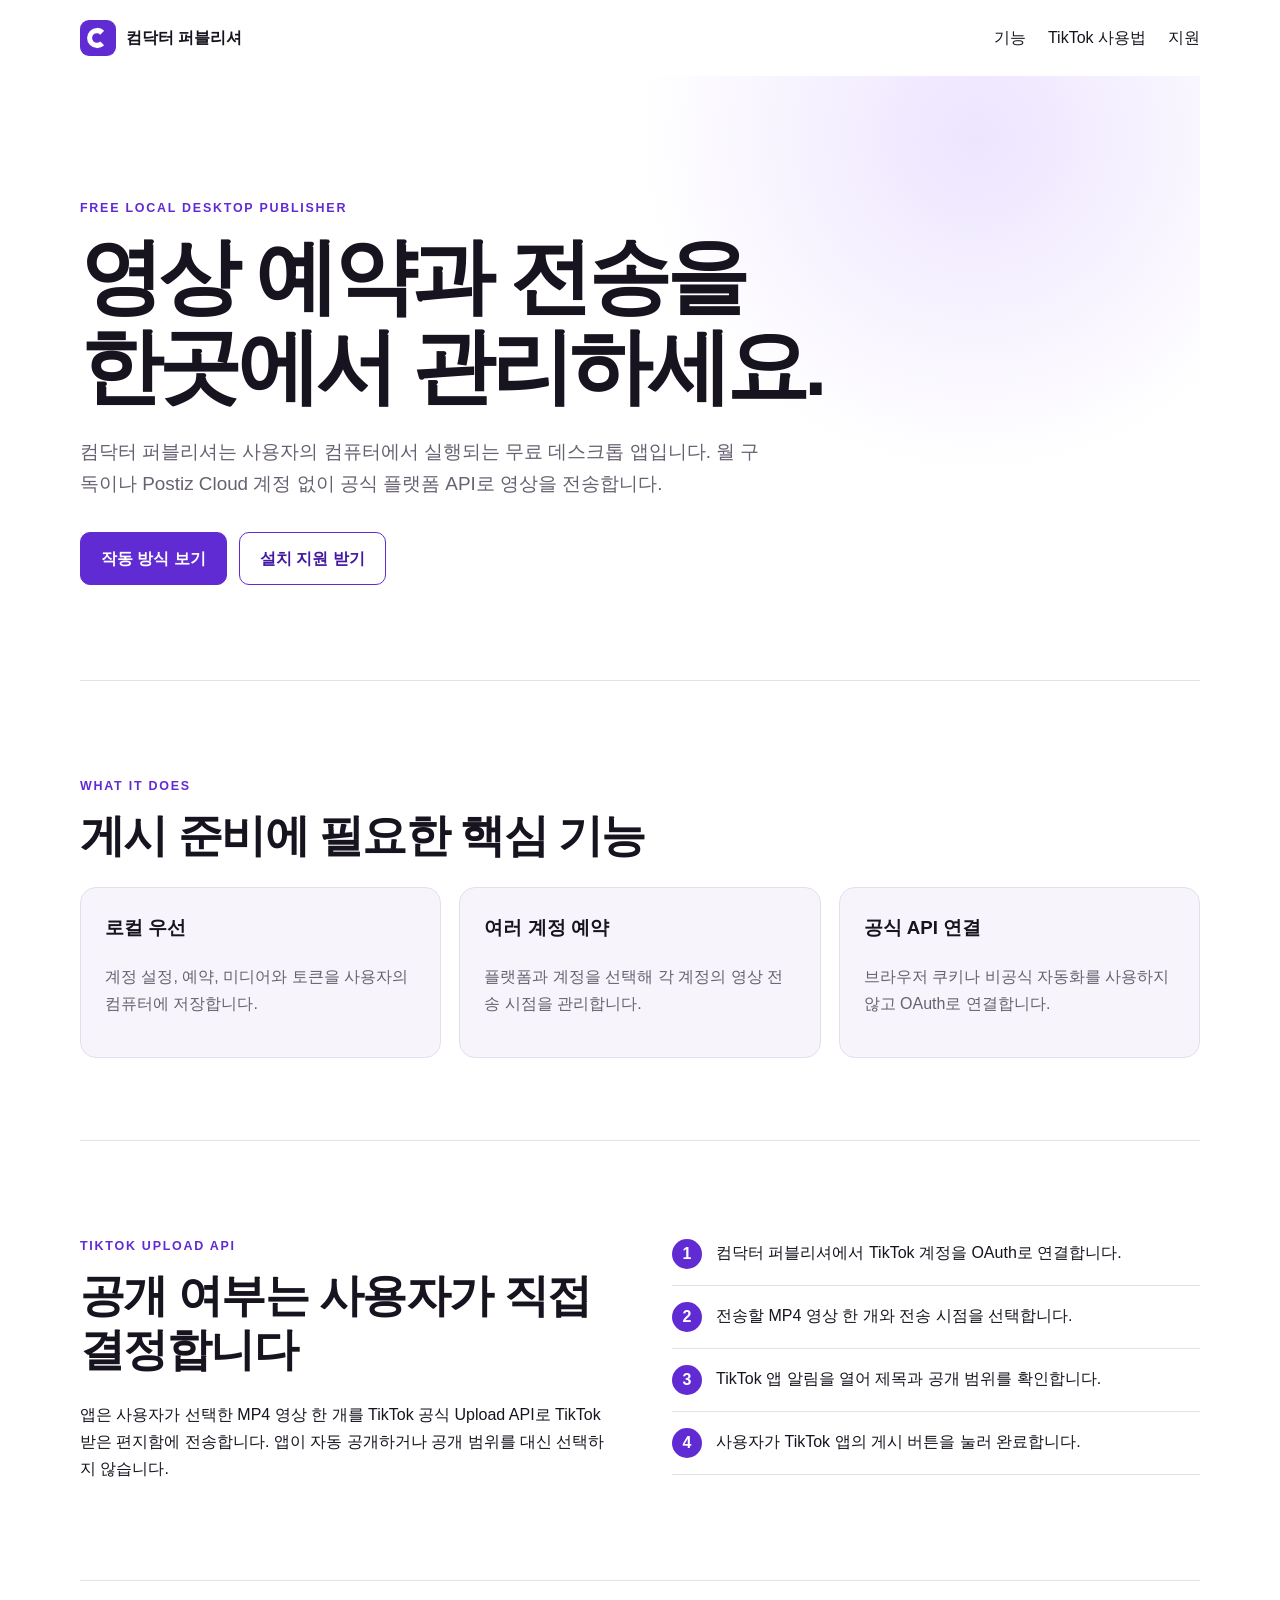
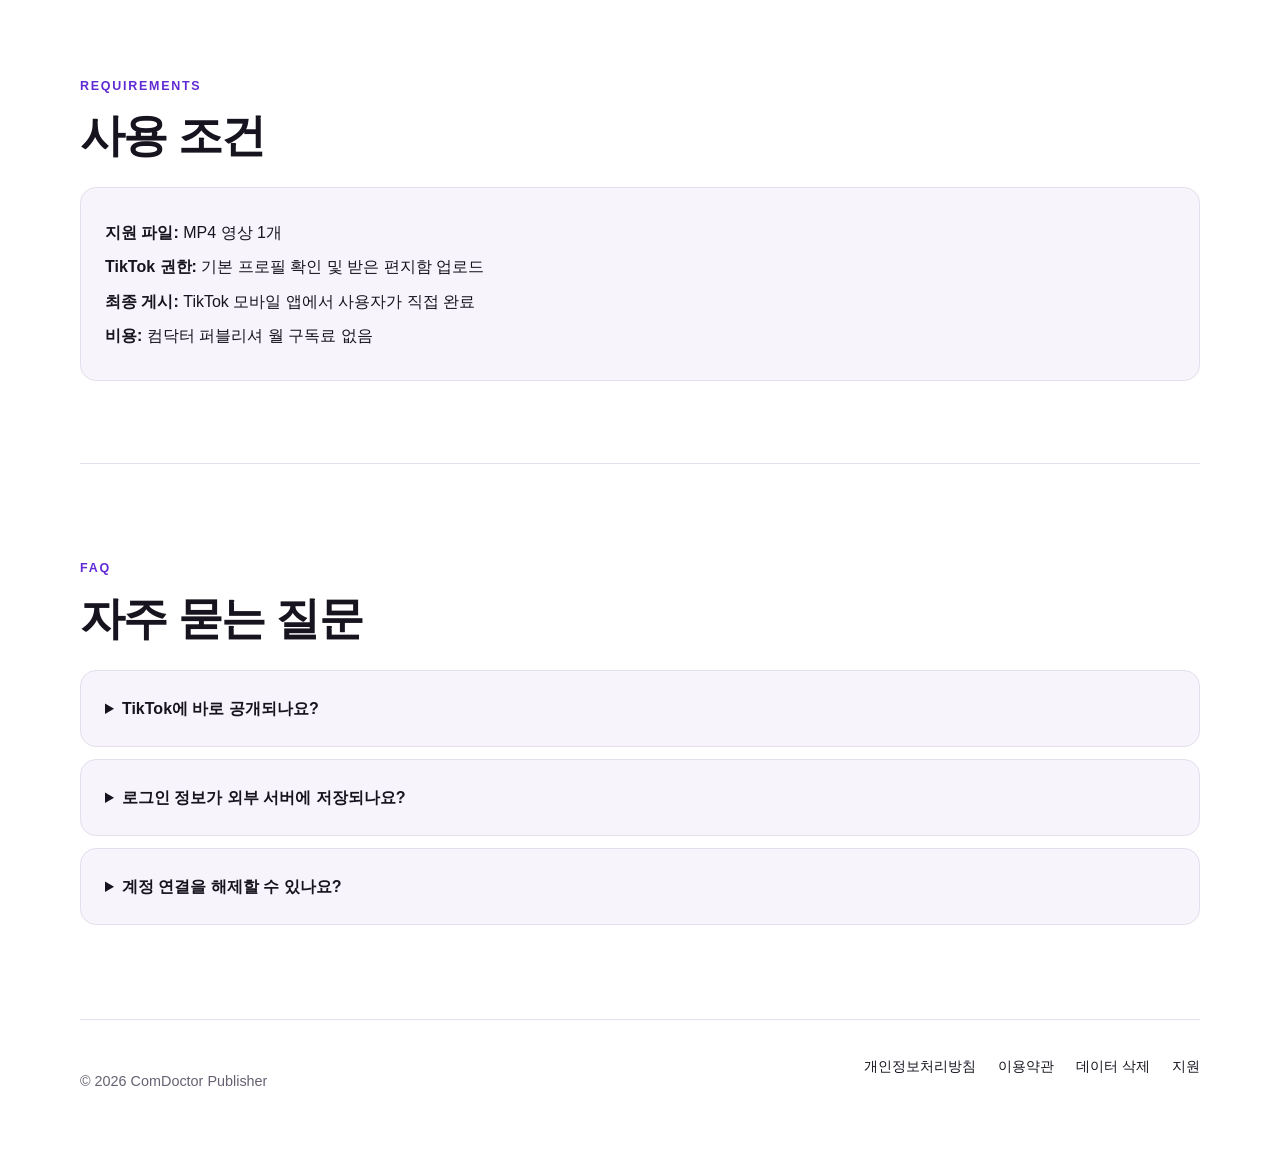
==== index.html @ 58f0ae3b "Publish ComDoctor Publisher website" ====
<!doctype html>
<html lang="ko">
  <head>
    <meta charset="utf-8" />
    <meta name="viewport" content="width=device-width, initial-scale=1" />
    <meta
      name="description"
      content="컴닥터 퍼블리셔는 소셜 미디어 영상을 예약하고 공식 API로 전송하는 무료 로컬 데스크톱 앱입니다."
    />
    <title>컴닥터 퍼블리셔 | ComDoctor Publisher</title>
    <link rel="icon" href="favicon.svg" />
    <link rel="stylesheet" href="styles.css" />
  </head>
  <body>
    <header class="site-header">
      <a class="brand" href="index.html" aria-label="컴닥터 퍼블리셔 홈">
        <img src="favicon.svg" alt="" width="36" height="36" />
        <span>컴닥터 퍼블리셔</span>
      </a>
      <nav aria-label="주요 메뉴">
        <a href="#features">기능</a>
        <a href="#tiktok">TikTok 사용법</a>
        <a href="support.html">지원</a>
      </nav>
    </header>

    <main>
      <section class="hero">
        <p class="eyebrow">FREE LOCAL DESKTOP PUBLISHER</p>
        <h1>영상 예약과 전송을<br />한곳에서 관리하세요.</h1>
        <p class="lead">
          컴닥터 퍼블리셔는 사용자의 컴퓨터에서 실행되는 무료 데스크톱
          앱입니다. 월 구독이나 Postiz Cloud 계정 없이 공식 플랫폼 API로
          영상을 전송합니다.
        </p>
        <div class="actions">
          <a class="button" href="#how-it-works">작동 방식 보기</a>
          <a class="button secondary" href="support.html">설치 지원 받기</a>
        </div>
      </section>

      <section id="features" aria-labelledby="features-title">
        <p class="eyebrow">WHAT IT DOES</p>
        <h2 id="features-title">게시 준비에 필요한 핵심 기능</h2>
        <div class="grid">
          <article class="card">
            <h3>로컬 우선</h3>
            <p>계정 설정, 예약, 미디어와 토큰을 사용자의 컴퓨터에 저장합니다.</p>
          </article>
          <article class="card">
            <h3>여러 계정 예약</h3>
            <p>플랫폼과 계정을 선택해 각 계정의 영상 전송 시점을 관리합니다.</p>
          </article>
          <article class="card">
            <h3>공식 API 연결</h3>
            <p>브라우저 쿠키나 비공식 자동화를 사용하지 않고 OAuth로 연결합니다.</p>
          </article>
        </div>
      </section>

      <section id="tiktok" class="split" aria-labelledby="tiktok-title">
        <div>
          <p class="eyebrow">TIKTOK UPLOAD API</p>
          <h2 id="tiktok-title">공개 여부는 사용자가 직접 결정합니다</h2>
          <p>
            앱은 사용자가 선택한 MP4 영상 한 개를 TikTok 공식 Upload API로
            TikTok 받은 편지함에 전송합니다. 앱이 자동 공개하거나 공개 범위를
            대신 선택하지 않습니다.
          </p>
        </div>
        <ol class="steps">
          <li><span>1</span>컴닥터 퍼블리셔에서 TikTok 계정을 OAuth로 연결합니다.</li>
          <li><span>2</span>전송할 MP4 영상 한 개와 전송 시점을 선택합니다.</li>
          <li><span>3</span>TikTok 앱 알림을 열어 제목과 공개 범위를 확인합니다.</li>
          <li><span>4</span>사용자가 TikTok 앱의 게시 버튼을 눌러 완료합니다.</li>
        </ol>
      </section>

      <section id="how-it-works" aria-labelledby="requirements-title">
        <p class="eyebrow">REQUIREMENTS</p>
        <h2 id="requirements-title">사용 조건</h2>
        <div class="notice">
          <p><strong>지원 파일:</strong> MP4 영상 1개</p>
          <p><strong>TikTok 권한:</strong> 기본 프로필 확인 및 받은 편지함 업로드</p>
          <p><strong>최종 게시:</strong> TikTok 모바일 앱에서 사용자가 직접 완료</p>
          <p><strong>비용:</strong> 컴닥터 퍼블리셔 월 구독료 없음</p>
        </div>
      </section>

      <section class="faq" aria-labelledby="faq-title">
        <p class="eyebrow">FAQ</p>
        <h2 id="faq-title">자주 묻는 질문</h2>
        <details>
          <summary>TikTok에 바로 공개되나요?</summary>
          <p>아니요. 영상은 TikTok 받은 편지함으로 전송되며 사용자가 TikTok 앱에서 공개 범위를 선택하고 게시해야 합니다.</p>
        </details>
        <details>
          <summary>로그인 정보가 외부 서버에 저장되나요?</summary>
          <p>앱 운영자가 별도 클라우드 계정 서버를 제공하지 않습니다. 앱 설정과 OAuth 토큰은 사용자의 로컬 앱 데이터 폴더에 저장됩니다.</p>
        </details>
        <details>
          <summary>계정 연결을 해제할 수 있나요?</summary>
          <p>앱에서 연결을 삭제하고 TikTok 계정 설정에서 앱 권한을 철회할 수 있습니다. 자세한 내용은 데이터 삭제 안내를 확인하세요.</p>
        </details>
      </section>
    </main>

    <footer>
      <p>© 2026 ComDoctor Publisher</p>
      <nav aria-label="정책 메뉴">
        <a href="privacy.html">개인정보처리방침</a>
        <a href="terms.html">이용약관</a>
        <a href="data-deletion.html">데이터 삭제</a>
        <a href="support.html">지원</a>
      </nav>
    </footer>
  </body>
</html>
---- styles.css ----
:root {
  color-scheme: light;
  --ink: #17141f;
  --muted: #676171;
  --brand: #612bd3;
  --brand-dark: #4219a0;
  --surface: #f7f5fb;
  --line: #e4deed;
  --white: #fff;
}

* { box-sizing: border-box; }
html { scroll-behavior: smooth; }
body {
  margin: 0;
  color: var(--ink);
  background: var(--white);
  font-family: -apple-system, BlinkMacSystemFont, "Segoe UI", sans-serif;
  line-height: 1.7;
}
a { color: var(--brand-dark); }
.site-header, main, footer { width: min(1120px, calc(100% - 40px)); margin-inline: auto; }
.site-header {
  min-height: 76px;
  display: flex;
  align-items: center;
  justify-content: space-between;
  gap: 24px;
}
.site-header nav, footer nav { display: flex; flex-wrap: wrap; gap: 22px; }
.site-header nav a, footer nav a { color: var(--ink); text-decoration: none; }
.brand { display: flex; align-items: center; gap: 10px; color: var(--ink); font-weight: 800; text-decoration: none; }
.hero { padding: 110px 0 95px; background: radial-gradient(circle at 80% 10%, #ede4ff 0, transparent 32%); }
.eyebrow { color: var(--brand); font-size: .78rem; font-weight: 800; letter-spacing: .14em; }
h1 { margin: 10px 0 24px; font-size: clamp(2.5rem, 7vw, 5.2rem); line-height: 1.08; letter-spacing: -.055em; }
h2 { margin: 8px 0 24px; font-size: clamp(1.8rem, 4vw, 2.8rem); line-height: 1.2; letter-spacing: -.035em; }
h3 { margin-top: 0; }
.lead { max-width: 690px; color: var(--muted); font-size: 1.18rem; }
.actions { display: flex; flex-wrap: wrap; gap: 12px; margin-top: 32px; }
.button { display: inline-block; padding: 12px 20px; border: 1px solid var(--brand); border-radius: 10px; background: var(--brand); color: white; font-weight: 700; text-decoration: none; }
.button.secondary { background: white; color: var(--brand-dark); }
main > section:not(.hero) { padding: 82px 0; border-top: 1px solid var(--line); }
.grid { display: grid; grid-template-columns: repeat(3, 1fr); gap: 18px; }
.card, .notice, details { padding: 24px; border: 1px solid var(--line); border-radius: 16px; background: var(--surface); }
.card p, .updated { color: var(--muted); }
.split { display: grid; grid-template-columns: 1fr 1fr; gap: 64px; }
.steps { margin: 0; padding: 0; list-style: none; }
.steps li { display: flex; align-items: flex-start; gap: 14px; padding: 16px 0; border-bottom: 1px solid var(--line); }
.steps span { min-width: 30px; height: 30px; border-radius: 50%; background: var(--brand); color: white; text-align: center; font-weight: 800; line-height: 30px; }
.notice p { margin: 7px 0; }
details { margin-bottom: 12px; }
summary { cursor: pointer; font-weight: 750; }
.document { max-width: 780px; padding: 80px 0 100px; }
.document h1 { font-size: clamp(2.4rem, 6vw, 4rem); }
.document h2 { margin-top: 42px; font-size: 1.45rem; }
.document li { margin-bottom: 8px; }
footer { display: flex; justify-content: space-between; gap: 24px; padding: 34px 0 54px; border-top: 1px solid var(--line); color: var(--muted); font-size: .9rem; }

@media (max-width: 720px) {
  .site-header { align-items: flex-start; flex-direction: column; padding: 18px 0; }
  .hero { padding: 75px 0; }
  .grid, .split { grid-template-columns: 1fr; }
  .split { gap: 30px; }
  footer { flex-direction: column; }
}
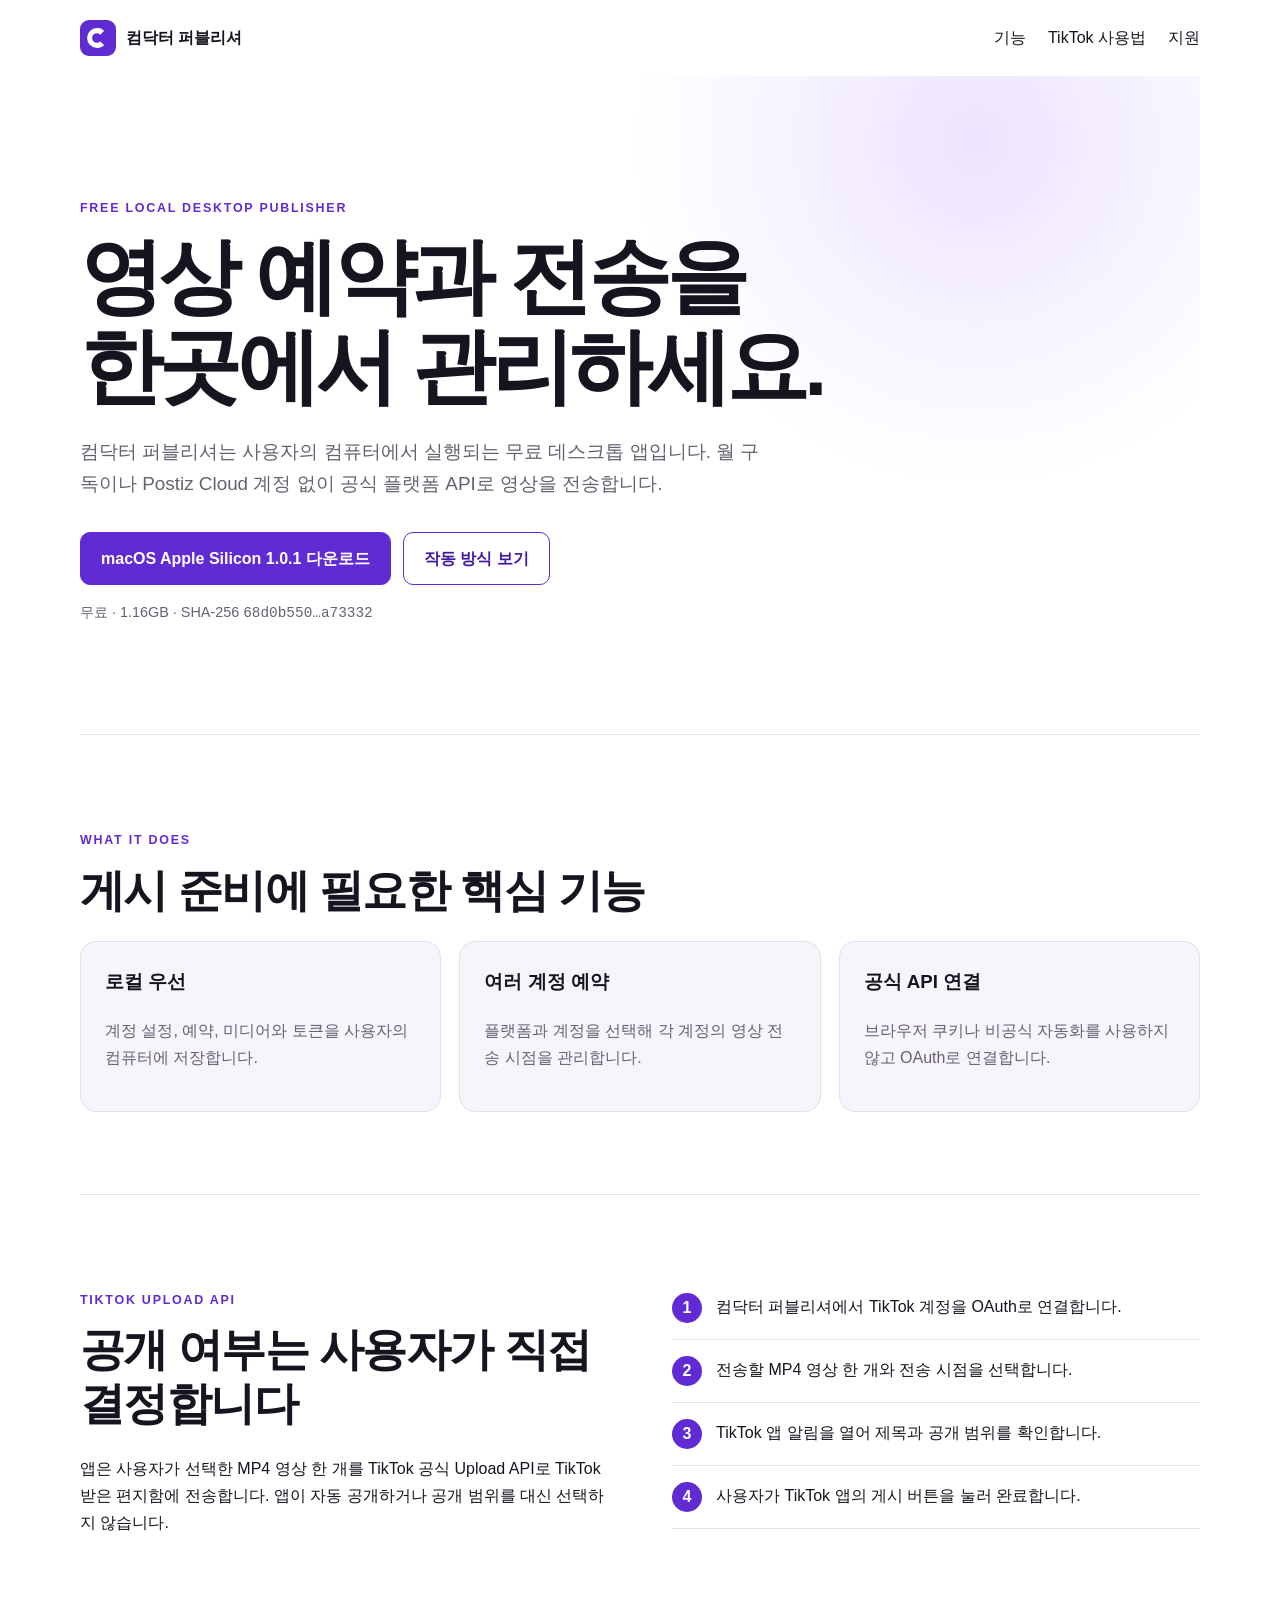
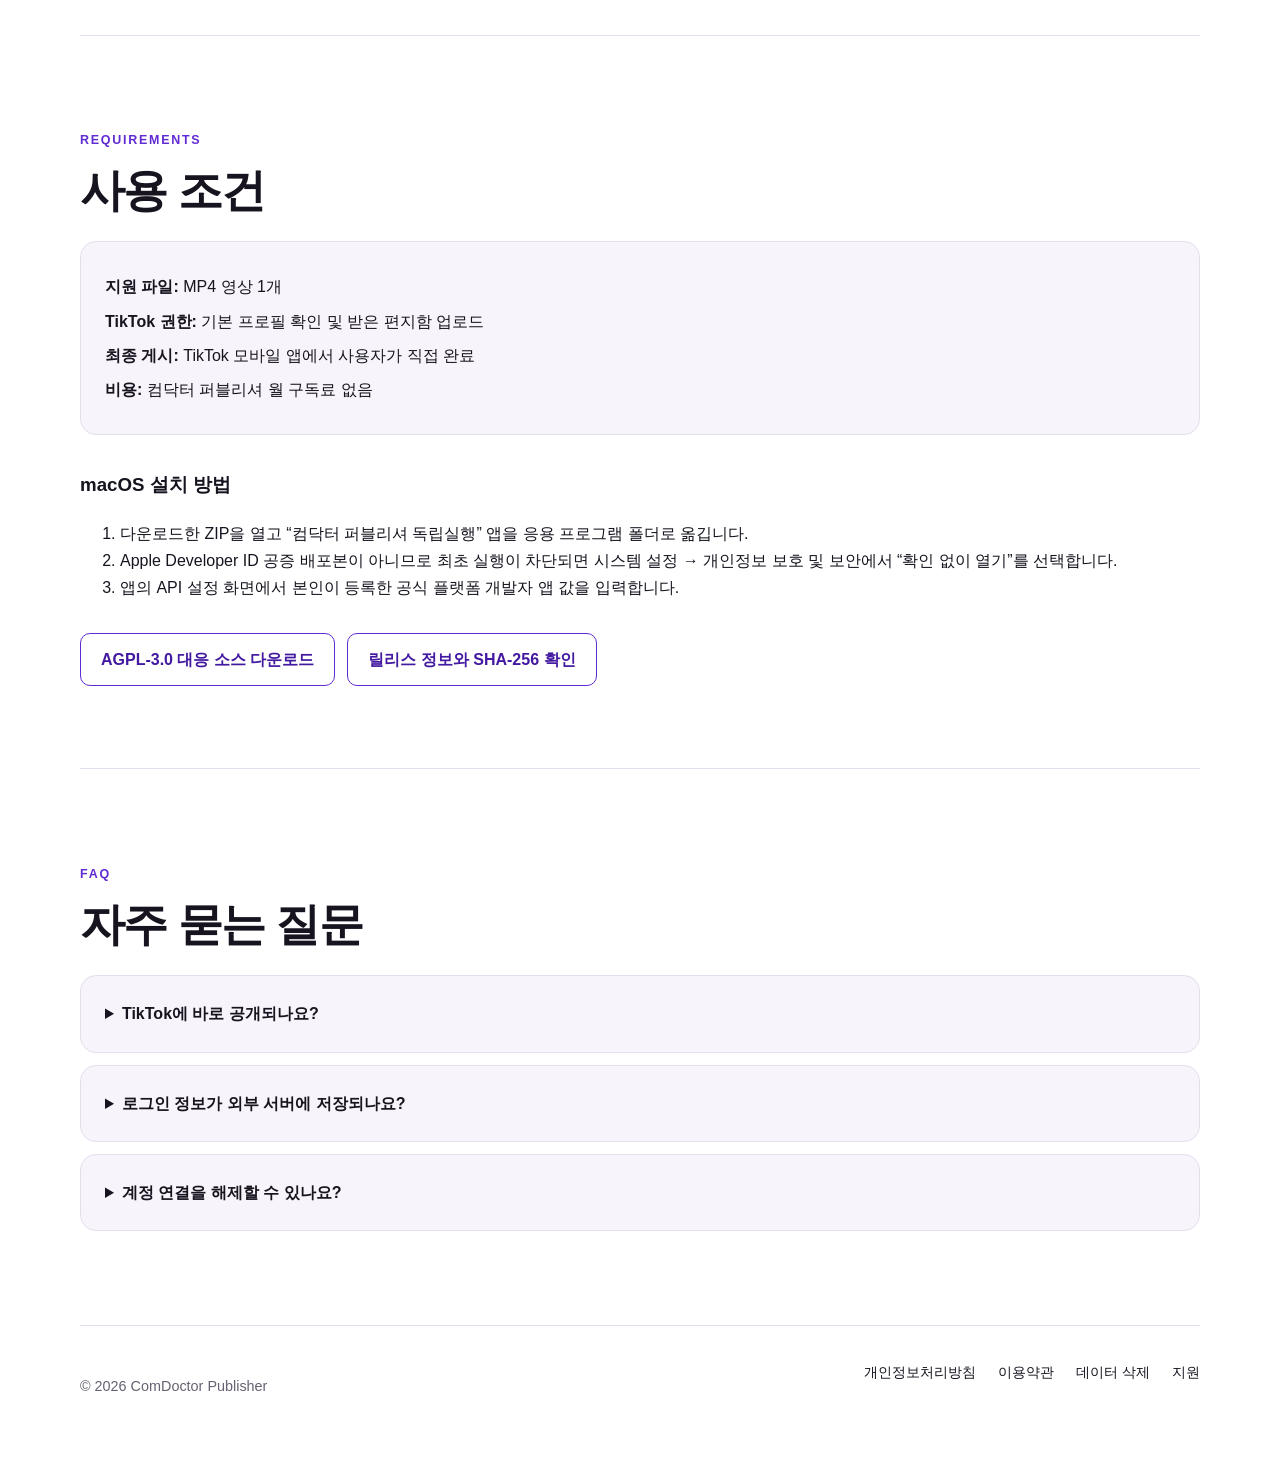
==== commit a3fc0847: "Add verified app and source downloads" ====
--- a/index.html
+++ b/index.html
@@ -34,9 +34,13 @@
           영상을 전송합니다.
         </p>
         <div class="actions">
-          <a class="button" href="#how-it-works">작동 방식 보기</a>
-          <a class="button secondary" href="support.html">설치 지원 받기</a>
+          <a
+            class="button"
+            href="https://github.com/comdoctor46628223-ui/comdoctor-publisher-site/releases/download/v1.0.1/ComDoctor-Publisher-macOS-Apple-Silicon-v1.0.1.zip"
+          >macOS Apple Silicon 1.0.1 다운로드</a>
+          <a class="button secondary" href="#how-it-works">작동 방식 보기</a>
         </div>
+        <p class="download-meta">무료 · 1.16GB · SHA-256 <code>68d0b550…a73332</code></p>
       </section>
 
       <section id="features" aria-labelledby="features-title">
@@ -85,6 +89,16 @@
           <p><strong>최종 게시:</strong> TikTok 모바일 앱에서 사용자가 직접 완료</p>
           <p><strong>비용:</strong> 컴닥터 퍼블리셔 월 구독료 없음</p>
         </div>
+        <h3 class="install-title">macOS 설치 방법</h3>
+        <ol>
+          <li>다운로드한 ZIP을 열고 “컴닥터 퍼블리셔 독립실행” 앱을 응용 프로그램 폴더로 옮깁니다.</li>
+          <li>Apple Developer ID 공증 배포본이 아니므로 최초 실행이 차단되면 시스템 설정 → 개인정보 보호 및 보안에서 “확인 없이 열기”를 선택합니다.</li>
+          <li>앱의 API 설정 화면에서 본인이 등록한 공식 플랫폼 개발자 앱 값을 입력합니다.</li>
+        </ol>
+        <div class="actions">
+          <a class="button secondary" href="https://github.com/comdoctor46628223-ui/comdoctor-publisher-site/releases/download/v1.0.1/ComDoctor-Publisher-Source-v1.0.1.zip">AGPL-3.0 대응 소스 다운로드</a>
+          <a class="button secondary" href="https://github.com/comdoctor46628223-ui/comdoctor-publisher-site/releases/tag/v1.0.1">릴리스 정보와 SHA-256 확인</a>
+        </div>
       </section>
 
       <section class="faq" aria-labelledby="faq-title">
--- a/styles.css
+++ b/styles.css
@@ -37,6 +37,8 @@
 h3 { margin-top: 0; }
 .lead { max-width: 690px; color: var(--muted); font-size: 1.18rem; }
 .actions { display: flex; flex-wrap: wrap; gap: 12px; margin-top: 32px; }
+.download-meta { color: var(--muted); font-size: .9rem; }
+.download-meta code { font-family: ui-monospace, SFMono-Regular, Menlo, monospace; }
 .button { display: inline-block; padding: 12px 20px; border: 1px solid var(--brand); border-radius: 10px; background: var(--brand); color: white; font-weight: 700; text-decoration: none; }
 .button.secondary { background: white; color: var(--brand-dark); }
 main > section:not(.hero) { padding: 82px 0; border-top: 1px solid var(--line); }
@@ -48,6 +50,7 @@
 .steps li { display: flex; align-items: flex-start; gap: 14px; padding: 16px 0; border-bottom: 1px solid var(--line); }
 .steps span { min-width: 30px; height: 30px; border-radius: 50%; background: var(--brand); color: white; text-align: center; font-weight: 800; line-height: 30px; }
 .notice p { margin: 7px 0; }
+.install-title { margin-top: 34px; }
 details { margin-bottom: 12px; }
 summary { cursor: pointer; font-weight: 750; }
 .document { max-width: 780px; padding: 80px 0 100px; }
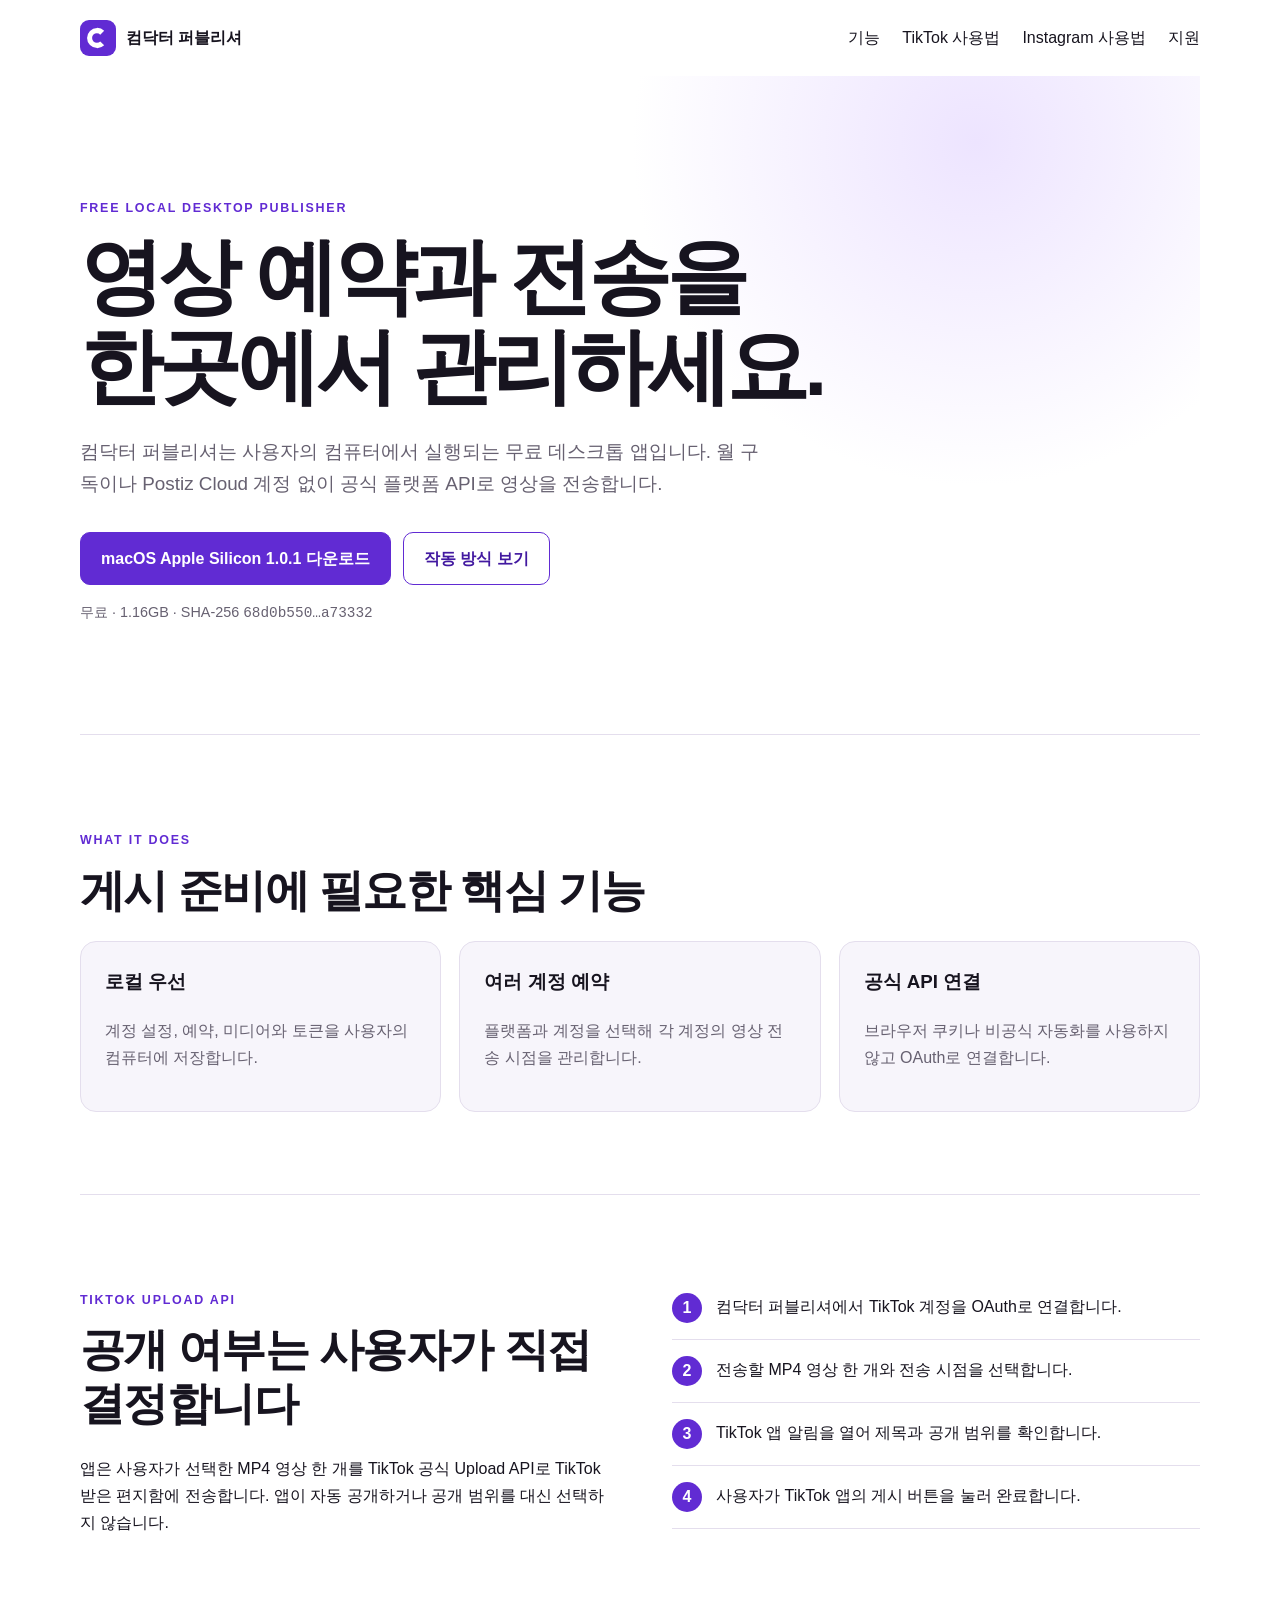
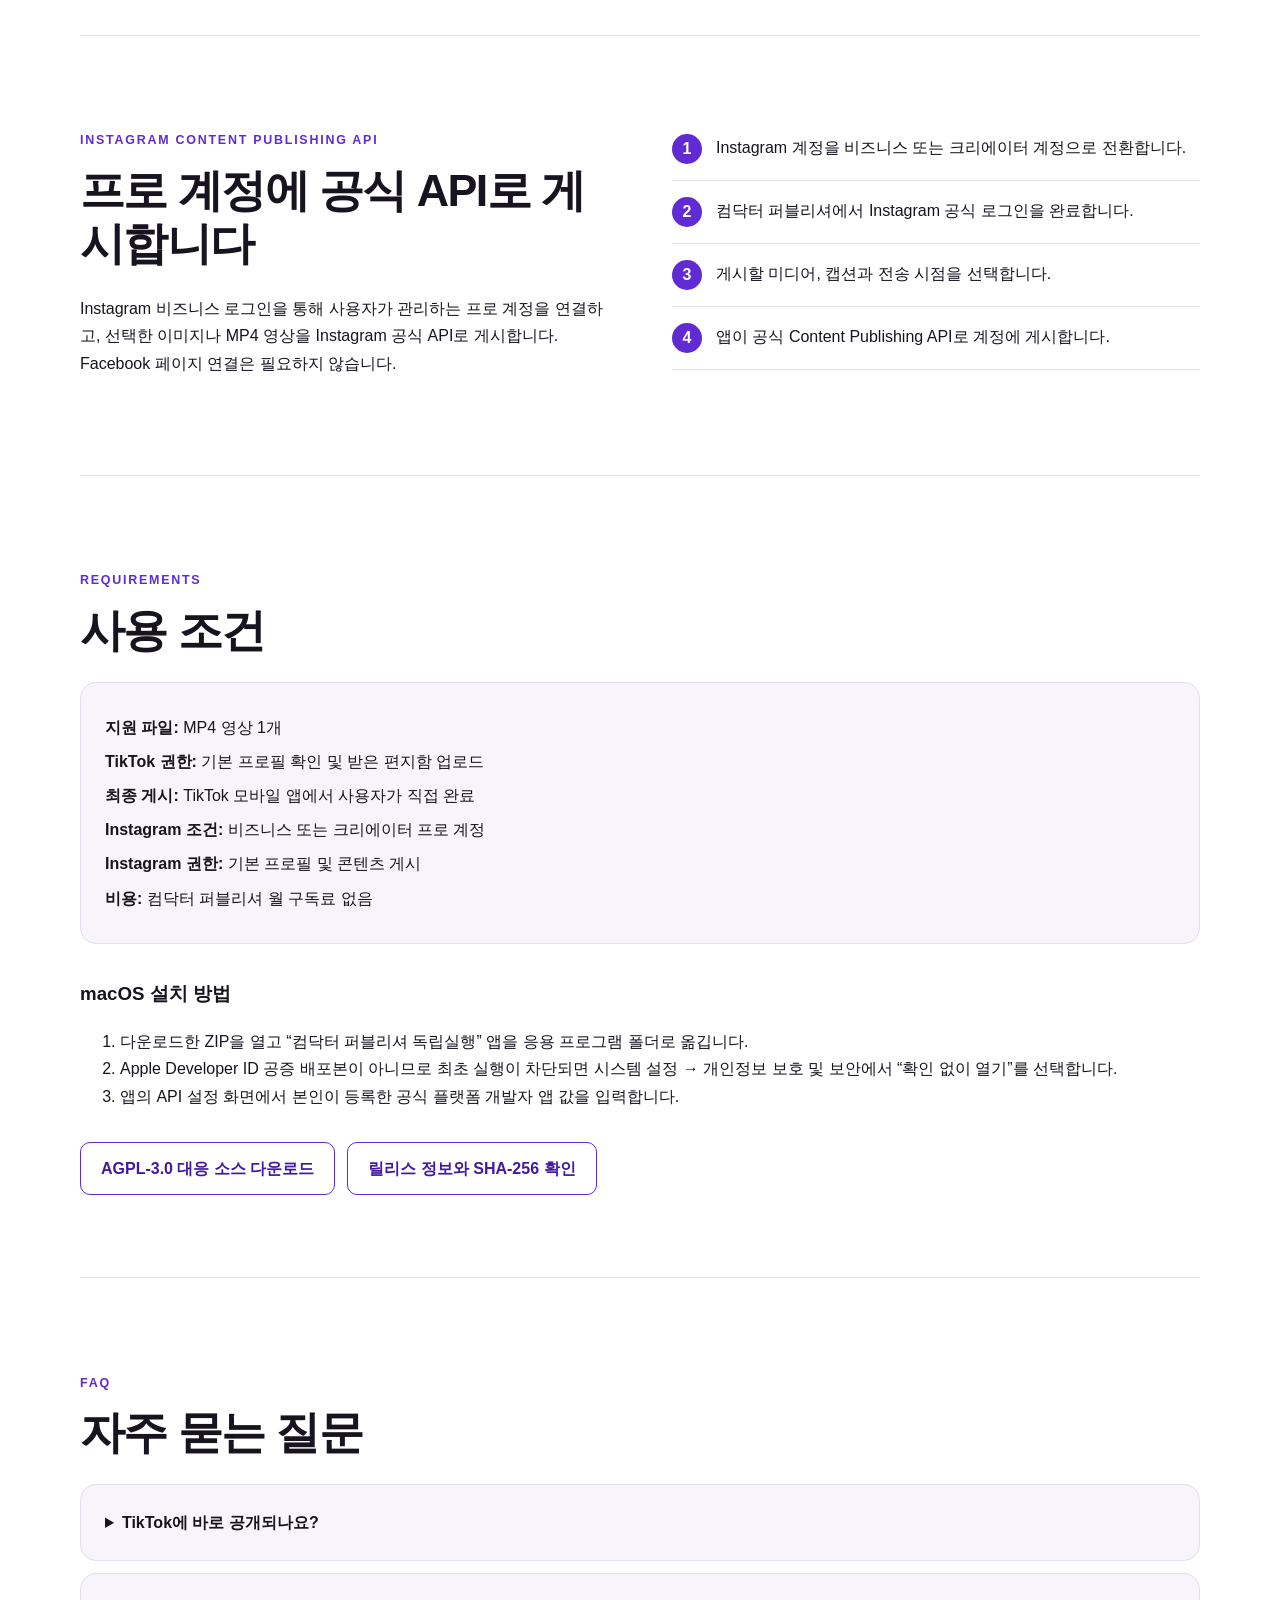
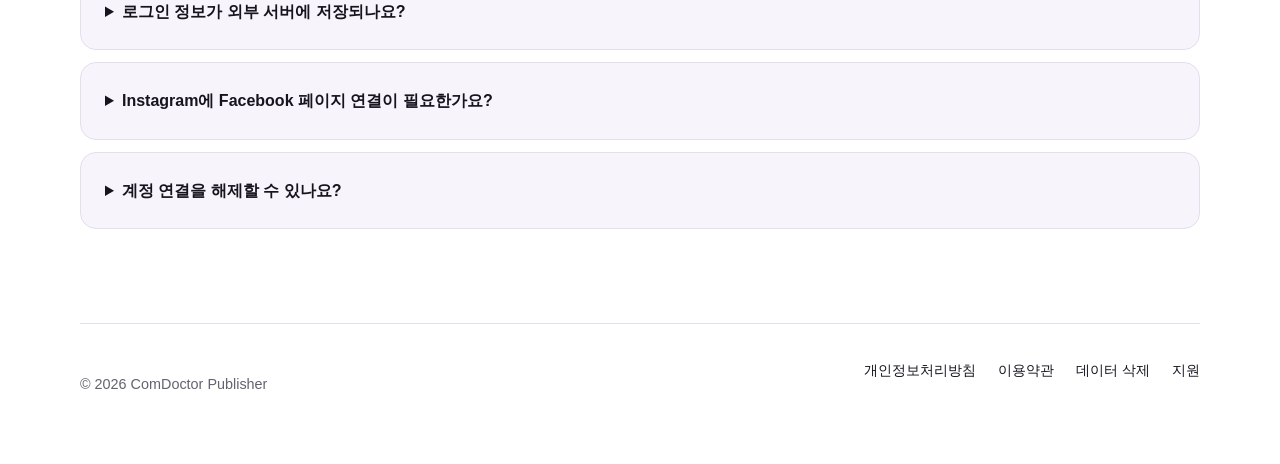
==== commit 74a7dad3: "Add Instagram OAuth callback and disclosures" ====
--- a/index.html
+++ b/index.html
@@ -20,6 +20,7 @@
       <nav aria-label="주요 메뉴">
         <a href="#features">기능</a>
         <a href="#tiktok">TikTok 사용법</a>
+        <a href="#instagram">Instagram 사용법</a>
         <a href="support.html">지원</a>
       </nav>
     </header>
@@ -80,6 +81,24 @@
         </ol>
       </section>
 
+      <section id="instagram" class="split" aria-labelledby="instagram-title">
+        <div>
+          <p class="eyebrow">INSTAGRAM CONTENT PUBLISHING API</p>
+          <h2 id="instagram-title">프로 계정에 공식 API로 게시합니다</h2>
+          <p>
+            Instagram 비즈니스 로그인을 통해 사용자가 관리하는 프로 계정을
+            연결하고, 선택한 이미지나 MP4 영상을 Instagram 공식 API로
+            게시합니다. Facebook 페이지 연결은 필요하지 않습니다.
+          </p>
+        </div>
+        <ol class="steps">
+          <li><span>1</span>Instagram 계정을 비즈니스 또는 크리에이터 계정으로 전환합니다.</li>
+          <li><span>2</span>컴닥터 퍼블리셔에서 Instagram 공식 로그인을 완료합니다.</li>
+          <li><span>3</span>게시할 미디어, 캡션과 전송 시점을 선택합니다.</li>
+          <li><span>4</span>앱이 공식 Content Publishing API로 계정에 게시합니다.</li>
+        </ol>
+      </section>
+
       <section id="how-it-works" aria-labelledby="requirements-title">
         <p class="eyebrow">REQUIREMENTS</p>
         <h2 id="requirements-title">사용 조건</h2>
@@ -87,6 +106,8 @@
           <p><strong>지원 파일:</strong> MP4 영상 1개</p>
           <p><strong>TikTok 권한:</strong> 기본 프로필 확인 및 받은 편지함 업로드</p>
           <p><strong>최종 게시:</strong> TikTok 모바일 앱에서 사용자가 직접 완료</p>
+          <p><strong>Instagram 조건:</strong> 비즈니스 또는 크리에이터 프로 계정</p>
+          <p><strong>Instagram 권한:</strong> 기본 프로필 및 콘텐츠 게시</p>
           <p><strong>비용:</strong> 컴닥터 퍼블리셔 월 구독료 없음</p>
         </div>
         <h3 class="install-title">macOS 설치 방법</h3>
@@ -113,8 +134,12 @@
           <p>앱 운영자가 별도 클라우드 계정 서버를 제공하지 않습니다. 앱 설정과 OAuth 토큰은 사용자의 로컬 앱 데이터 폴더에 저장됩니다.</p>
         </details>
         <details>
+          <summary>Instagram에 Facebook 페이지 연결이 필요한가요?</summary>
+          <p>아니요. 컴닥터 퍼블리셔는 Instagram 비즈니스 로그인 방식을 사용하므로 프로 Instagram 계정으로 직접 연결합니다.</p>
+        </details>
+        <details>
           <summary>계정 연결을 해제할 수 있나요?</summary>
-          <p>앱에서 연결을 삭제하고 TikTok 계정 설정에서 앱 권한을 철회할 수 있습니다. 자세한 내용은 데이터 삭제 안내를 확인하세요.</p>
+          <p>앱에서 연결을 삭제하고 TikTok 또는 Instagram 계정 설정에서 앱 권한을 철회할 수 있습니다. 자세한 내용은 데이터 삭제 안내를 확인하세요.</p>
         </details>
       </section>
     </main>
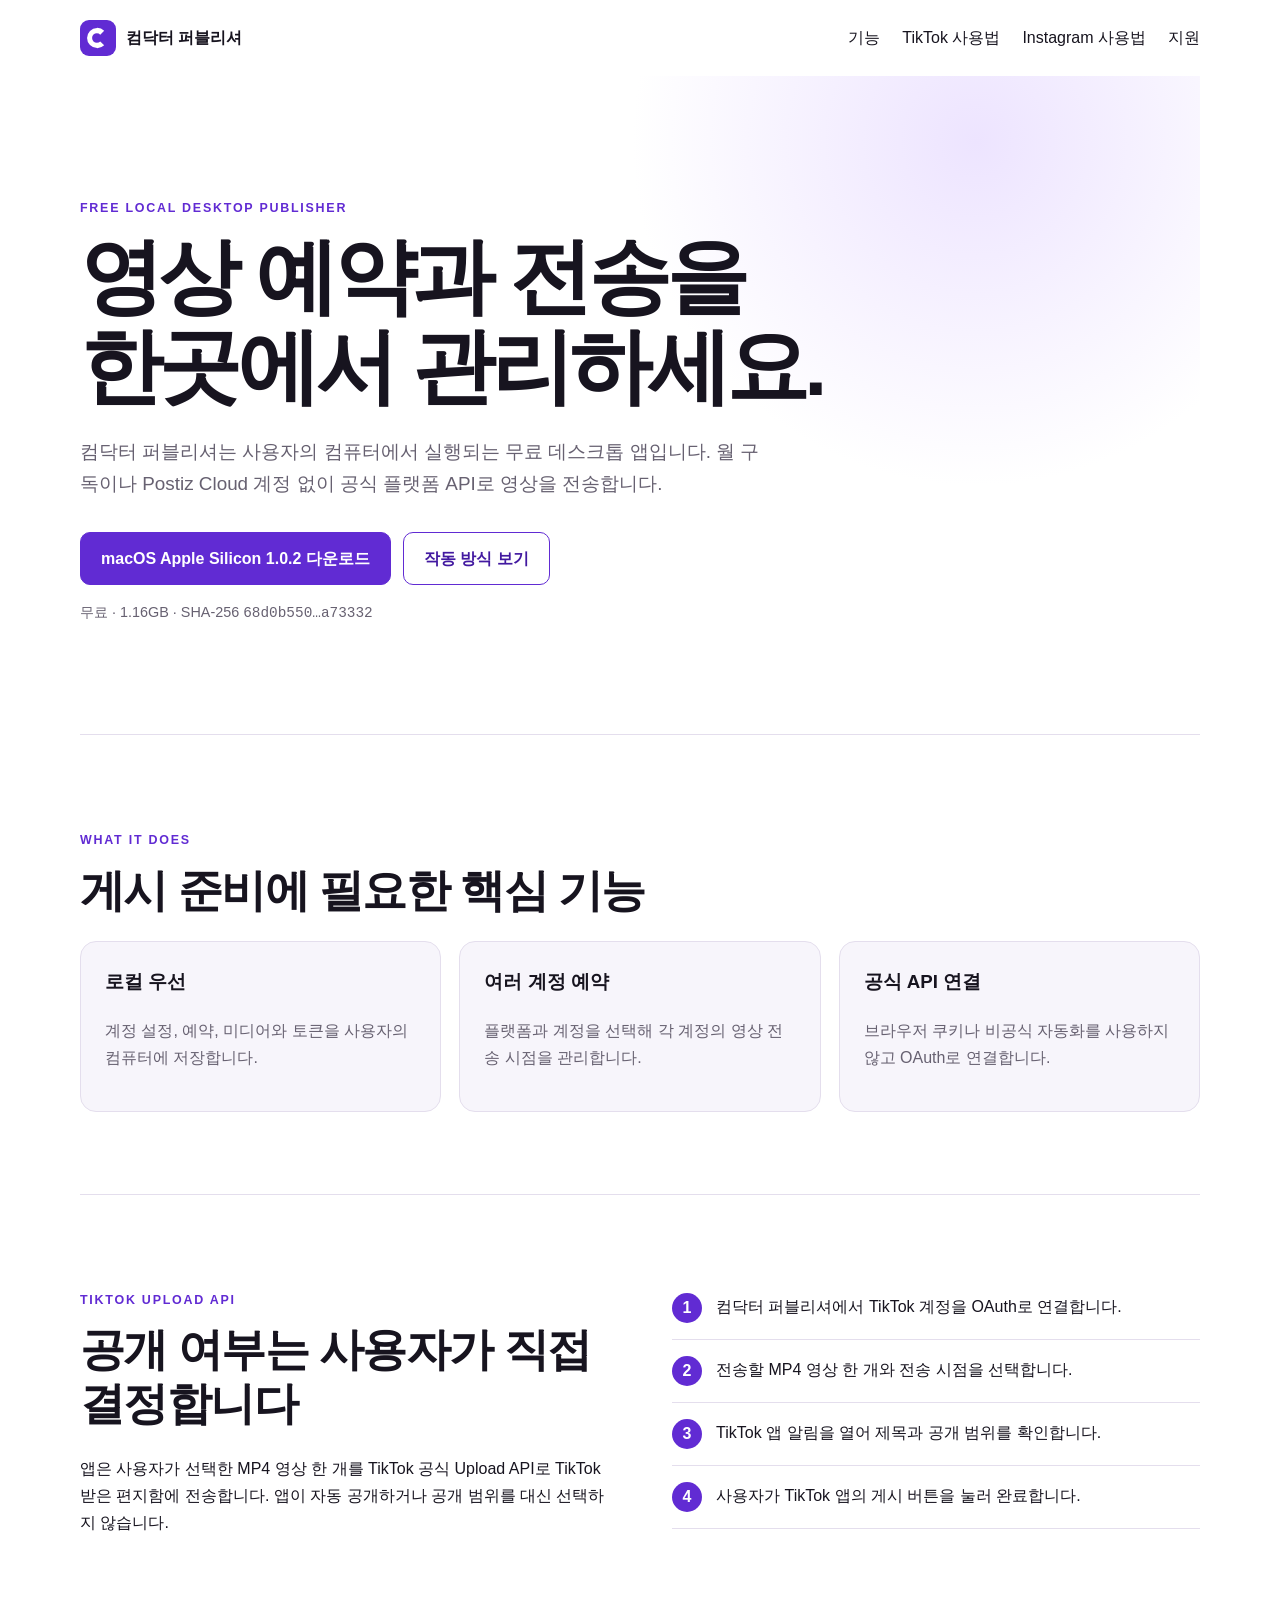
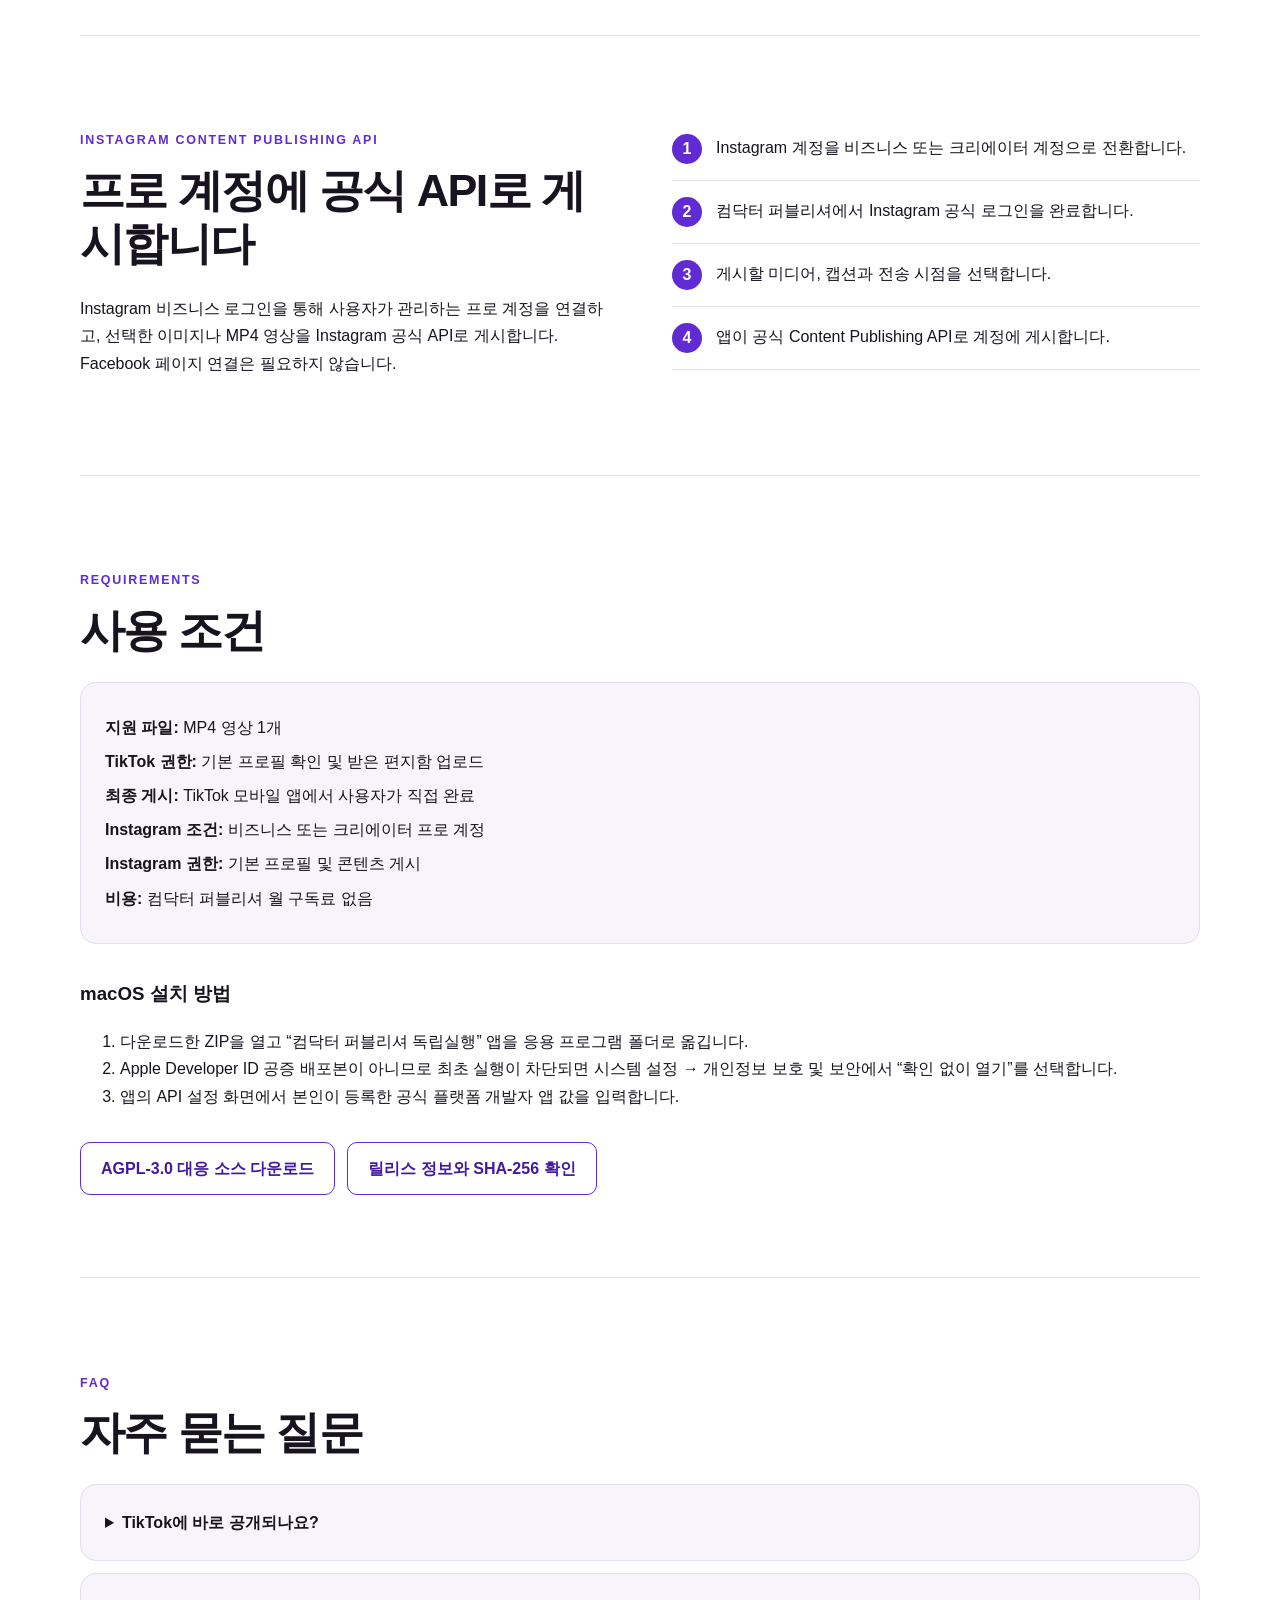
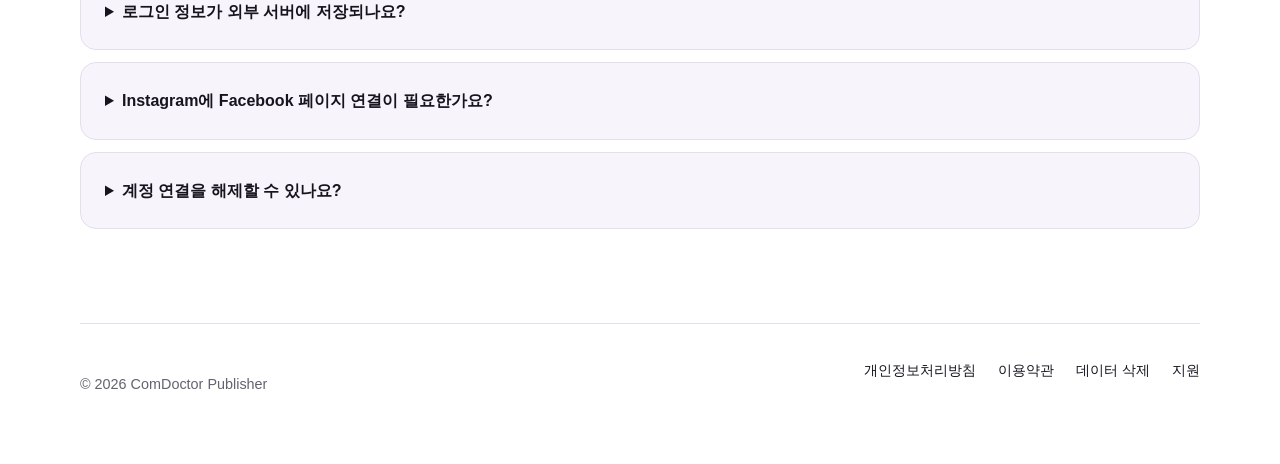
==== commit c472e495: "Update downloads to v1.0.2" ====
--- a/index.html
+++ b/index.html
@@ -37,8 +37,8 @@
         <div class="actions">
           <a
             class="button"
-            href="https://github.com/comdoctor46628223-ui/comdoctor-publisher-site/releases/download/v1.0.1/ComDoctor-Publisher-macOS-Apple-Silicon-v1.0.1.zip"
-          >macOS Apple Silicon 1.0.1 다운로드</a>
+            href="https://github.com/comdoctor46628223-ui/comdoctor-publisher-site/releases/download/v1.0.2/ComDoctor-Publisher-macOS-Apple-Silicon-v1.0.2.zip"
+          >macOS Apple Silicon 1.0.2 다운로드</a>
           <a class="button secondary" href="#how-it-works">작동 방식 보기</a>
         </div>
         <p class="download-meta">무료 · 1.16GB · SHA-256 <code>68d0b550…a73332</code></p>
@@ -117,8 +117,8 @@
           <li>앱의 API 설정 화면에서 본인이 등록한 공식 플랫폼 개발자 앱 값을 입력합니다.</li>
         </ol>
         <div class="actions">
-          <a class="button secondary" href="https://github.com/comdoctor46628223-ui/comdoctor-publisher-site/releases/download/v1.0.1/ComDoctor-Publisher-Source-v1.0.1.zip">AGPL-3.0 대응 소스 다운로드</a>
-          <a class="button secondary" href="https://github.com/comdoctor46628223-ui/comdoctor-publisher-site/releases/tag/v1.0.1">릴리스 정보와 SHA-256 확인</a>
+          <a class="button secondary" href="https://github.com/comdoctor46628223-ui/comdoctor-publisher-site/releases/download/v1.0.2/ComDoctor-Publisher-Source-v1.0.2.zip">AGPL-3.0 대응 소스 다운로드</a>
+          <a class="button secondary" href="https://github.com/comdoctor46628223-ui/comdoctor-publisher-site/releases/tag/v1.0.2">릴리스 정보와 SHA-256 확인</a>
         </div>
       </section>
 
